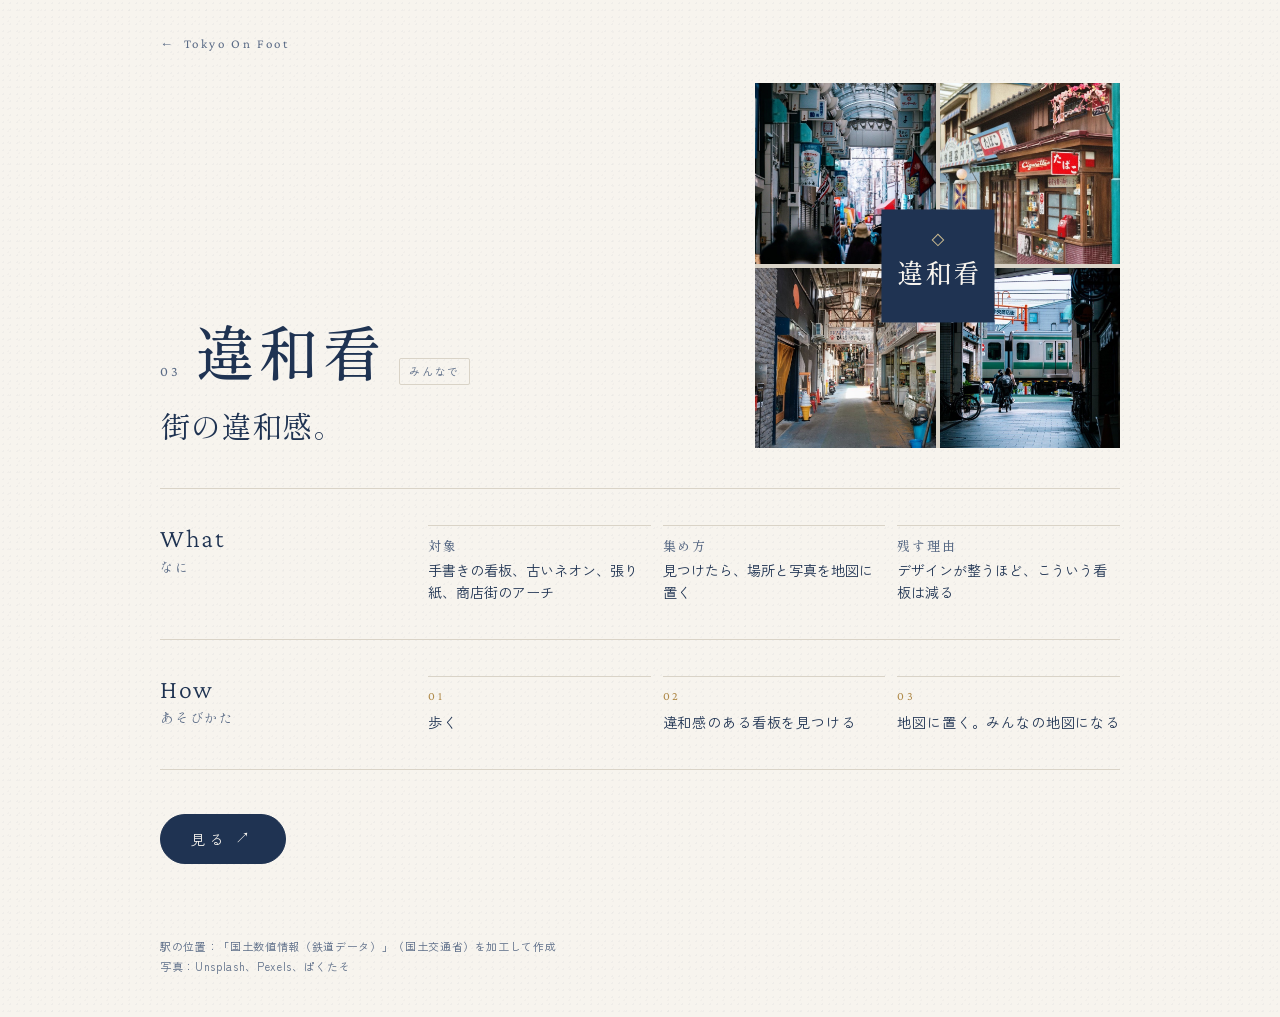
==== iwakan.html @ 1aaf1885 "feat: 企画ごとの下層ページを追加し、入口は4枚のカードに整える - ori / nori / iwakan / kiguya の各ページ：説明（あそびかた・きまり等）→ 最後に遷移先 - ORI" ====
<!doctype html>
<html lang="ja">
<head>
<meta charset="utf-8">
<meta name="viewport" content="width=device-width,initial-scale=1,viewport-fit=cover">
<meta name="description" content="違和看：街の、少し違和感のある看板を地図に集める。">
<meta name="theme-color" content="#1F3352">
<title>違和看 — Tokyo On Foot</title>
<link rel="preconnect" href="https://fonts.googleapis.com">
<link rel="preconnect" href="https://fonts.gstatic.com" crossorigin>
<link rel="stylesheet" href="https://fonts.googleapis.com/css2?family=Crimson+Pro:wght@200;300;400&family=Shippori+Mincho+B1:wght@500&family=Zen+Kaku+Gothic+New:wght@400;500;700&display=swap">
<link rel="stylesheet" href="style.css">
</head>
<body>
<div class="wrap">
<a class="back" href="index.html">Tokyo On Foot</a>
<header class="shero">
  <div><div class="head"><span class="num">03</span><h1 class="name ja">違和看</h1><span class="tag">みんなで</span></div><p class="sub">街の違和感。</p></div>
  <div class="pic"><img src="img/iwakan-1.jpg" alt=""><img src="img/iwakan-2.jpg" alt=""><img src="img/iwakan-3.jpg" alt=""><img src="img/iwakan-4.jpg" alt=""><div class="card"><i></i><b class="ja">違和看</b></div></div>
</header>
<section class="sec"><h2>What<small>なに</small></h2>
  <div class="kv"><div><b>対象</b>手書きの看板、古いネオン、張り紙、商店街のアーチ</div><div><b>集め方</b>見つけたら、場所と写真を地図に置く</div><div><b>残す理由</b>デザインが整うほど、こういう看板は減る</div></div></section>
<section class="sec"><h2>How<small>あそびかた</small></h2>
  <div class="flow"><div><b>01</b>歩く</div><div><b>02</b>違和感のある看板を見つける</div><div><b>03</b>地図に置く。みんなの地図になる</div></div></section>
<section class="cta"><a class="btn big" href="https://iwakan-drab.vercel.app" target="_blank" rel="noopener">見る</a></section>
<footer>
  <p>駅の位置：「国土数値情報（鉄道データ）」（国土交通省）を加工して作成</p>
  <p>写真：Unsplash、Pexels、ぱくたそ</p>
</footer>
</div>
</body>
</html>
---- style.css ----
/* 和紙の白に藍。番号・英字大・和文小・正方形写真・1px罫（j-cat の比率）。言葉は数値・ラベル・操作だけ */
:root{
  --bg:#F7F4EE;--fg:#1F3352;--sub:#5A6B86;--rule:#D9D3C7;--gold:#B08A4A;--gold-soft:#C9B98F;
  --plate:#1F3352;--plate-fg:#F7F4EE;--plate-sub:#C9B98F;--plate-rule:#3A5078;
  --chip:#ECE7DC;--chip-on:#1F3352;--chip-on-fg:#F7F4EE;
  --en:"Crimson Pro",Georgia,"Times New Roman",serif;
  --ja:"Shippori Mincho B1","Hiragino Mincho ProN","Yu Mincho",serif;
  --go:"Zen Kaku Gothic New","Hiragino Sans","Yu Gothic",system-ui,sans-serif;
}
@media (prefers-color-scheme:dark){:root:not([data-theme="light"]){
  --bg:#111A2A;--fg:#E9E3D6;--sub:#A9B4C8;--rule:#2A3858;--gold:#C9A866;--gold-soft:#C9B98F;
  --chip:#1B2740;--chip-on:#E9E3D6;--chip-on-fg:#111A2A;color-scheme:dark}}
:root[data-theme="dark"]{
  --bg:#111A2A;--fg:#E9E3D6;--sub:#A9B4C8;--rule:#2A3858;--gold:#C9A866;--gold-soft:#C9B98F;
  --chip:#1B2740;--chip-on:#E9E3D6;--chip-on-fg:#111A2A;color-scheme:dark}
*{box-sizing:border-box}
html{scroll-behavior:smooth}
body{margin:0;background:var(--bg);color:var(--fg);font-family:var(--go);line-height:1.7;
  background-image:radial-gradient(rgba(31,51,82,.035) 1px,transparent 1px),radial-gradient(rgba(31,51,82,.025) 1px,transparent 1px);
  background-size:7px 7px,11px 11px;background-position:0 0,3px 5px;
  padding-inline:20px;padding-block:calc(28px + env(safe-area-inset-top,0px)) calc(40px + env(safe-area-inset-bottom,0px))}
@media (prefers-color-scheme:dark){:root:not([data-theme="light"]) body{background-image:none}}
:root[data-theme="dark"] body{background-image:none}
.wrap{max-width:960px;margin:0 auto}
a{color:inherit}
/* hero */
.hero{display:grid;grid-template-columns:minmax(0,1fr) auto;align-items:end;gap:24px;padding-block:24px 56px}
.hero h1{margin:0;font-family:var(--en);font-weight:200;font-size:clamp(44px,9vw,88px);letter-spacing:.06em;line-height:.95;text-wrap:balance}
.hero p{margin:10px 0 0;font-family:var(--ja);font-size:15px;letter-spacing:.2em;color:var(--sub)}
.vert{writing-mode:vertical-rl;font-family:var(--en);font-weight:300;font-size:13px;letter-spacing:.3em;color:var(--sub);padding-bottom:6px}
/* list */
.item{border-top:1px solid var(--rule);padding-block:40px;display:grid;grid-template-columns:minmax(0,1fr) minmax(280px,42%);grid-template-rows:auto 1fr;gap:14px 48px;align-items:start}
.item .head{grid-column:1;grid-row:1}
.item .pic{grid-column:2;grid-row:1/3}
.item .txt{grid-column:1;grid-row:2}
.item:last-of-type{border-bottom:1px solid var(--rule)}
.head{display:flex;align-items:baseline;gap:14px;flex-wrap:wrap}
.num{font-family:var(--en);font-size:14px;letter-spacing:.2em;color:var(--sub)}
.name{margin:0;font-family:var(--en);font-weight:300;font-size:44px;letter-spacing:.04em;line-height:1}
.name.ja{font-family:var(--ja);font-weight:500;font-size:34px;letter-spacing:.06em}
.tag{font-size:11px;letter-spacing:.14em;border:1px solid var(--rule);padding:3px 9px;border-radius:2px;color:var(--sub);white-space:nowrap}
.sub{margin:0;font-family:var(--ja);font-size:21px;letter-spacing:.02em;line-height:1.5}
.body{display:flex;flex-direction:column;gap:14px;margin-top:22px}
/* photo collage */
.pic{display:grid;grid-template-columns:1fr 1fr;gap:4px;aspect-ratio:1;position:relative;background:var(--rule)}
.pic img{width:100%;height:100%;object-fit:cover;display:block;aspect-ratio:1}
.pic .card{position:absolute;left:50%;top:50%;width:31%;aspect-ratio:1;transform:translate(-50%,-50%);background:#1F3352;color:#F7F4EE;display:flex;flex-direction:column;align-items:center;justify-content:center;gap:6px}
.pic .card b{font-family:var(--en);font-weight:200;font-size:clamp(18px,3.2vw,30px);letter-spacing:.14em;padding-left:.14em}
.pic .card b.ja{font-family:var(--ja);font-weight:500;letter-spacing:.08em;padding-left:.08em;font-size:clamp(16px,2.8vw,26px)}
.pic .card i{width:9px;height:9px;border:1.5px solid #C9B98F;transform:rotate(45deg);display:block}
/* controls */
.row{display:flex;flex-wrap:wrap;gap:8px}
button,.btn{font-family:var(--go);font-size:13px;letter-spacing:.12em;border:1px solid var(--rule);cursor:pointer;border-radius:100px;padding:9px 16px;background:var(--chip);color:var(--fg);text-decoration:none;display:inline-flex;align-items:center;gap:8px;line-height:1.3}
button[aria-pressed="true"]{background:var(--chip-on);color:var(--chip-on-fg);border-color:var(--chip-on)}
button:focus-visible,.btn:focus-visible,#home:focus-visible{outline:2px solid var(--gold);outline-offset:2px}
.btn.line{background:none;border-color:var(--fg)}
.btn.line::after{content:"\2197";font-family:var(--en);font-size:14px}
.go{background:var(--fg);color:var(--bg);border-color:var(--fg);font-weight:700;letter-spacing:.3em;padding:11px 24px}
#home{font-family:var(--go);font-size:15px;letter-spacing:.06em;padding:8px 14px;border:1px solid var(--rule);border-radius:100px;background:transparent;color:var(--fg);min-width:0;width:160px}
#home[aria-invalid="true"]{border-color:#A3362B}
#homerow[hidden]{display:none}
/* plate */
.plate{background:var(--plate);color:var(--plate-fg);border-radius:2px;overflow:hidden}
.plate .bar{height:6px;background:var(--gold)}
.plate .in{padding:18px 20px 20px;display:flex;flex-direction:column;gap:14px}
.st{display:grid;grid-template-columns:minmax(0,1fr) auto minmax(0,1fr);align-items:center;gap:12px}
.st .nm{font-family:var(--ja);font-size:clamp(18px,5.4vw,26px);font-weight:500;letter-spacing:.06em;overflow-wrap:anywhere;line-height:1.3}
.st .r{text-align:right}
.mid{text-align:center;font-size:11px;letter-spacing:.2em;color:var(--plate-sub)}
.mid span{display:block;font-family:var(--en);font-size:20px;letter-spacing:.04em;color:var(--plate-fg);font-variant-numeric:tabular-nums}
.pf{display:flex;justify-content:space-between;align-items:center;gap:10px;border-top:1px solid var(--plate-rule);padding-top:12px;flex-wrap:wrap}
.pf .acts{display:flex;gap:18px}
.pf a,.pf button.lk{background:none;border:0;border-radius:0;padding:0 0 2px;color:var(--plate-fg);font-size:12px;letter-spacing:.2em;text-decoration:none;border-bottom:1px solid var(--plate-sub);font-family:var(--go)}
@media (prefers-reduced-motion:no-preference){.plate.new{animation:in .35s ease-out}@keyframes in{from{transform:translateY(6px)}to{transform:none}}}
/* nori steps */
.steps{display:grid;grid-template-columns:repeat(3,minmax(0,1fr));gap:10px;font-size:12px;letter-spacing:.1em;color:var(--sub)}
.steps div{border-top:1px solid var(--rule);padding-top:8px}
.steps b{display:block;font-family:var(--en);font-weight:400;font-size:12px;letter-spacing:.2em;color:var(--gold);margin-bottom:2px}
/* footer */
footer{padding-top:28px;font-size:11px;color:var(--sub);letter-spacing:.06em;line-height:1.9}
footer p{margin:0}
@media (max-width:720px){
  .item{grid-template-columns:1fr;grid-template-rows:none;gap:18px}
  .item .head,.item .pic,.item .txt{grid-column:1;grid-row:auto}
  .head{gap:10px}
  .name{font-size:38px}
  .hero{grid-template-columns:1fr}
  .vert{display:none}
}

/* ---- top: cards without tools ---- */
.item .txt .body{margin-top:18px}
/* ---- sub pages ---- */
.back{display:inline-flex;align-items:center;gap:8px;font-family:var(--en);font-size:13px;letter-spacing:.2em;color:var(--sub);text-decoration:none;margin-bottom:28px}
.back::before{content:"\2190"}
.shero{display:grid;grid-template-columns:minmax(0,1fr) minmax(260px,38%);gap:28px 48px;align-items:end;padding-bottom:40px}
.shero .name{font-size:clamp(48px,8vw,80px)}
.shero .name.ja{font-size:clamp(38px,6.5vw,60px)}
.shero .sub{font-size:clamp(22px,3.4vw,30px);margin-top:18px}
.sec{border-top:1px solid var(--rule);padding-block:36px;display:grid;grid-template-columns:minmax(0,220px) minmax(0,1fr);gap:16px 48px;align-items:start}
.sec h2{margin:0;font-family:var(--en);font-weight:300;font-size:26px;letter-spacing:.06em;line-height:1.1}
.sec h2 small{display:block;font-family:var(--ja);font-size:13px;letter-spacing:.14em;color:var(--sub);margin-top:6px}
.flow{display:grid;grid-template-columns:repeat(3,minmax(0,1fr));gap:12px}
.flow div{border-top:1px solid var(--rule);padding-top:10px;font-size:14px;letter-spacing:.06em;line-height:1.6}
.flow b{display:block;font-family:var(--en);font-weight:400;font-size:12px;letter-spacing:.22em;color:var(--gold);margin-bottom:4px}
.kv{display:grid;grid-template-columns:repeat(auto-fit,minmax(140px,1fr));gap:12px}
.kv div{border-top:1px solid var(--rule);padding-top:10px;font-size:14px;line-height:1.6}
.kv b{display:block;font-family:var(--ja);font-weight:500;font-size:13px;letter-spacing:.14em;color:var(--sub);margin-bottom:2px}
.cards{display:grid;grid-template-columns:repeat(auto-fit,minmax(62px,1fr));gap:8px;max-width:440px}
.cards div{border:1px solid var(--rule);border-radius:4px;padding:10px 4px;text-align:center}
.cards b{display:block;font-family:var(--en);font-weight:300;font-size:22px;line-height:1}
.cards span{display:block;font-size:11px;color:var(--sub);margin-top:4px;letter-spacing:.08em}
table{border-collapse:collapse;width:100%;font-size:14px}
th,td{border-bottom:1px solid var(--rule);padding:9px 10px;text-align:left;vertical-align:top}
th{font-weight:500;color:var(--sub);font-size:12px;letter-spacing:.12em}
td.h{font-weight:500;white-space:nowrap}
.eq{font-family:var(--en);font-size:20px;letter-spacing:.04em;margin:0 0 6px}
.eq i{font-style:normal;font-family:var(--ja);font-size:14px;color:var(--sub);margin:0 6px}
.note{font-size:13px;color:var(--sub);letter-spacing:.04em;line-height:1.8;margin:0}
.cta{border-top:1px solid var(--rule);padding-block:44px;display:flex;flex-direction:column;align-items:flex-start;gap:14px}
.cta .big{font-family:var(--go);font-size:14px;letter-spacing:.3em;background:var(--fg);color:var(--bg);border-color:var(--fg);padding:14px 30px}
.cta .big::after{content:"\2197";font-family:var(--en);font-size:15px}
.tool{display:flex;flex-direction:column;gap:14px;max-width:520px}
@media (max-width:720px){
  .shero{grid-template-columns:1fr;gap:20px}
  .sec{grid-template-columns:1fr;gap:12px}
  .flow{grid-template-columns:1fr}
}
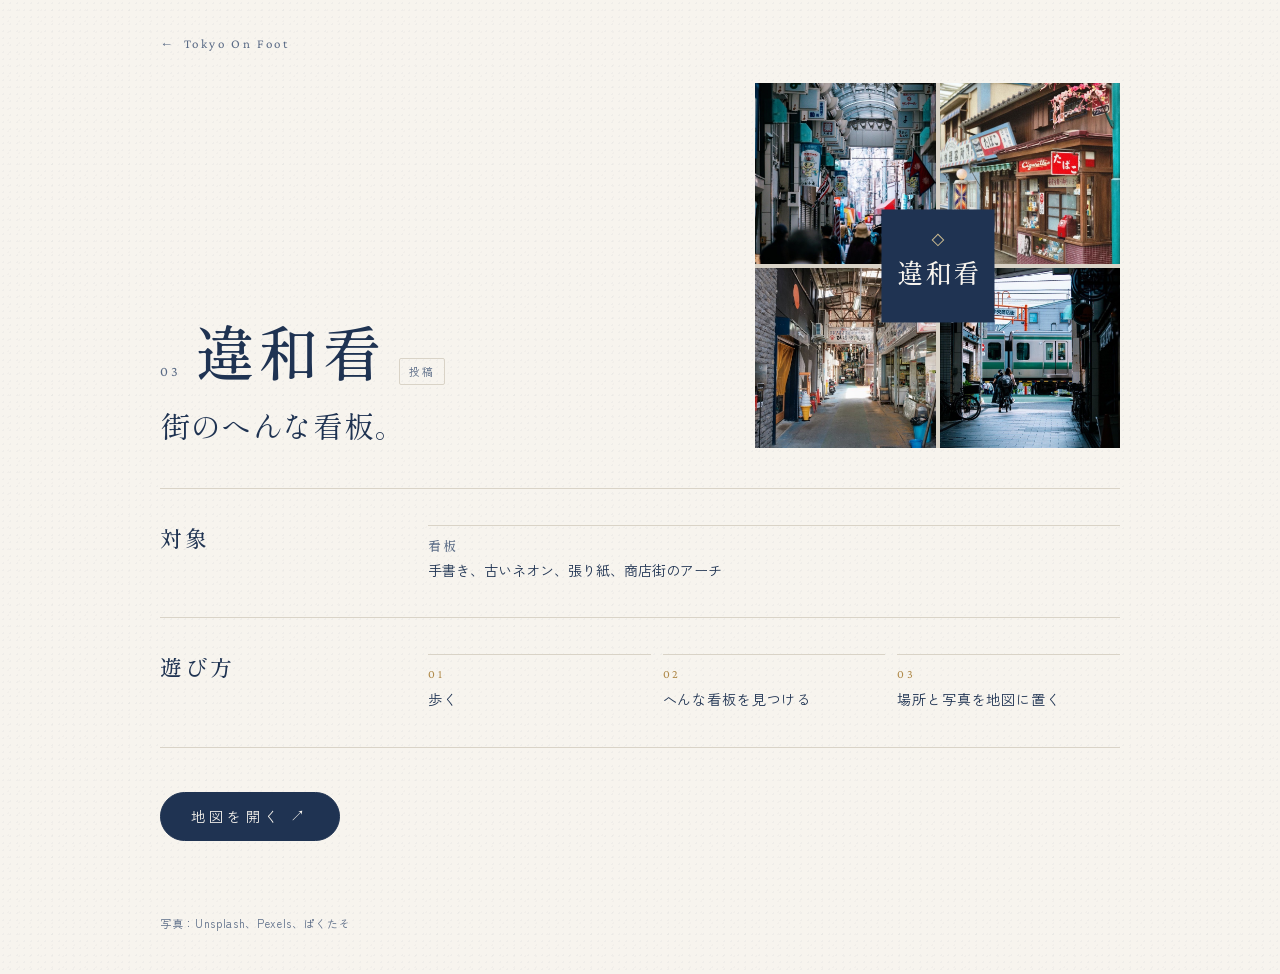
==== commit 1a9ea1b5: "copy: 5ページの文字を見直し（節名を日本語に・意見の文を削除・用語統一・初見で止まる箇所を修正） - 節名：How/Rules 等の英字＋ひらがな → 遊び方・選ぶ・札・時間・得点・進め方・対象" ====
--- a/iwakan.html
+++ b/iwakan.html
@@ -3,9 +3,23 @@
 <head>
 <meta charset="utf-8">
 <meta name="viewport" content="width=device-width,initial-scale=1,viewport-fit=cover">
-<meta name="description" content="違和看：街の、少し違和感のある看板を地図に集める。">
+<meta name="description" content="街のへんな看板を地図に集める">
 <meta name="theme-color" content="#1F3352">
-<title>違和看 — Tokyo On Foot</title>
+<title>違和看 | Tokyo On Foot</title>
+<link rel="canonical" href="https://tokyo-on-foot.vercel.app/iwakan.html">
+<meta property="og:type" content="website">
+<meta property="og:site_name" content="Tokyo On Foot">
+<meta property="og:title" content="違和看 — Tokyo On Foot">
+<meta property="og:description" content="街のへんな看板を地図に集める">
+<meta property="og:url" content="https://tokyo-on-foot.vercel.app/iwakan.html">
+<meta property="og:image" content="https://tokyo-on-foot.vercel.app/img/og.jpg">
+<meta property="og:image:width" content="1200">
+<meta property="og:image:height" content="630">
+<meta property="og:locale" content="ja_JP">
+<meta name="twitter:card" content="summary_large_image">
+<meta name="twitter:title" content="違和看 — Tokyo On Foot">
+<meta name="twitter:description" content="街のへんな看板を地図に集める">
+<meta name="twitter:image" content="https://tokyo-on-foot.vercel.app/img/og.jpg">
 <link rel="preconnect" href="https://fonts.googleapis.com">
 <link rel="preconnect" href="https://fonts.gstatic.com" crossorigin>
 <link rel="stylesheet" href="https://fonts.googleapis.com/css2?family=Crimson+Pro:wght@200;300;400&family=Shippori+Mincho+B1:wght@500&family=Zen+Kaku+Gothic+New:wght@400;500;700&display=swap">
@@ -15,16 +29,15 @@
 <div class="wrap">
 <a class="back" href="index.html">Tokyo On Foot</a>
 <header class="shero">
-  <div><div class="head"><span class="num">03</span><h1 class="name ja">違和看</h1><span class="tag">みんなで</span></div><p class="sub">街の違和感。</p></div>
+  <div><div class="head"><span class="num">03</span><h1 class="name ja">違和看</h1><span class="tag">投稿</span></div><p class="sub">街のへんな看板。</p></div>
   <div class="pic"><img src="img/iwakan-1.jpg" alt=""><img src="img/iwakan-2.jpg" alt=""><img src="img/iwakan-3.jpg" alt=""><img src="img/iwakan-4.jpg" alt=""><div class="card"><i></i><b class="ja">違和看</b></div></div>
 </header>
-<section class="sec"><h2>What<small>なに</small></h2>
-  <div class="kv"><div><b>対象</b>手書きの看板、古いネオン、張り紙、商店街のアーチ</div><div><b>集め方</b>見つけたら、場所と写真を地図に置く</div><div><b>残す理由</b>デザインが整うほど、こういう看板は減る</div></div></section>
-<section class="sec"><h2>How<small>あそびかた</small></h2>
-  <div class="flow"><div><b>01</b>歩く</div><div><b>02</b>違和感のある看板を見つける</div><div><b>03</b>地図に置く。みんなの地図になる</div></div></section>
-<section class="cta"><a class="btn big" href="https://iwakan-drab.vercel.app" target="_blank" rel="noopener">見る</a></section>
+<section class="sec"><h2>対象</h2>
+  <div class="kv"><div><b>看板</b>手書き、古いネオン、張り紙、商店街のアーチ</div></div></section>
+<section class="sec"><h2>遊び方</h2>
+  <div class="flow"><div><b>01</b>歩く</div><div><b>02</b>へんな看板を見つける</div><div><b>03</b>場所と写真を地図に置く</div></div></section>
+<section class="cta"><a class="btn big" href="https://iwakan-drab.vercel.app" target="_blank" rel="noopener">地図を開く</a></section>
 <footer>
-  <p>駅の位置：「国土数値情報（鉄道データ）」（国土交通省）を加工して作成</p>
   <p>写真：Unsplash、Pexels、ぱくたそ</p>
 </footer>
 </div>
--- a/style.css
+++ b/style.css
@@ -26,13 +26,13 @@
 /* hero */
 .hero{display:grid;grid-template-columns:minmax(0,1fr) auto;align-items:end;gap:24px;padding-block:24px 56px}
 .hero h1{margin:0;font-family:var(--en);font-weight:200;font-size:clamp(44px,9vw,88px);letter-spacing:.06em;line-height:.95;text-wrap:balance}
-.hero p{margin:10px 0 0;font-family:var(--ja);font-size:15px;letter-spacing:.2em;color:var(--sub)}
+.hero p{margin:14px 0 0;font-family:var(--ja);font-size:clamp(17px,2.6vw,22px);letter-spacing:.12em;color:var(--fg)}
 .vert{writing-mode:vertical-rl;font-family:var(--en);font-weight:300;font-size:13px;letter-spacing:.3em;color:var(--sub);padding-bottom:6px}
 /* list */
-.item{border-top:1px solid var(--rule);padding-block:40px;display:grid;grid-template-columns:minmax(0,1fr) minmax(280px,42%);grid-template-rows:auto 1fr;gap:14px 48px;align-items:start}
-.item .head{grid-column:1;grid-row:1}
-.item .pic{grid-column:2;grid-row:1/3}
-.item .txt{grid-column:1;grid-row:2}
+.item{border-top:1px solid var(--rule);padding-block:40px;display:grid;grid-template-columns:minmax(0,1fr) minmax(260px,36%);grid-template-rows:1fr auto auto 1fr;gap:0 48px;align-items:center}
+.item .head{grid-column:1;grid-row:2}
+.item .pic{grid-column:2;grid-row:1/5}
+.item .txt{grid-column:1;grid-row:3;margin-top:14px}
 .item:last-of-type{border-bottom:1px solid var(--rule)}
 .head{display:flex;align-items:baseline;gap:14px;flex-wrap:wrap}
 .num{font-family:var(--en);font-size:14px;letter-spacing:.2em;color:var(--sub)}
@@ -55,6 +55,8 @@
 button:focus-visible,.btn:focus-visible,#home:focus-visible{outline:2px solid var(--gold);outline-offset:2px}
 .btn.line{background:none;border-color:var(--fg)}
 .btn.line::after{content:"\2197";font-family:var(--en);font-size:14px}
+.btn.go2{background:none;border-color:var(--fg)}
+.btn.go2::after{content:"\2192";font-family:var(--en);font-size:14px}
 .go{background:var(--fg);color:var(--bg);border-color:var(--fg);font-weight:700;letter-spacing:.3em;padding:11px 24px}
 #home{font-family:var(--go);font-size:15px;letter-spacing:.06em;padding:8px 14px;border:1px solid var(--rule);border-radius:100px;background:transparent;color:var(--fg);min-width:0;width:160px}
 #home[aria-invalid="true"]{border-color:#A3362B}
@@ -81,7 +83,7 @@
 footer p{margin:0}
 @media (max-width:720px){
   .item{grid-template-columns:1fr;grid-template-rows:none;gap:18px}
-  .item .head,.item .pic,.item .txt{grid-column:1;grid-row:auto}
+  .item .head,.item .pic,.item .txt{grid-column:1;grid-row:auto;margin-top:0}
   .head{gap:10px}
   .name{font-size:38px}
   .hero{grid-template-columns:1fr}
@@ -89,7 +91,8 @@
 }
 
 /* ---- top: cards without tools ---- */
-.item .txt .body{margin-top:18px}
+.item .txt .body{margin-top:22px}
+.item .txt .sub{font-size:24px}
 /* ---- sub pages ---- */
 .back{display:inline-flex;align-items:center;gap:8px;font-family:var(--en);font-size:13px;letter-spacing:.2em;color:var(--sub);text-decoration:none;margin-bottom:28px}
 .back::before{content:"\2190"}
@@ -99,7 +102,7 @@
 .shero .sub{font-size:clamp(22px,3.4vw,30px);margin-top:18px}
 .sec{border-top:1px solid var(--rule);padding-block:36px;display:grid;grid-template-columns:minmax(0,220px) minmax(0,1fr);gap:16px 48px;align-items:start}
 .sec h2{margin:0;font-family:var(--en);font-weight:300;font-size:26px;letter-spacing:.06em;line-height:1.1}
-.sec h2 small{display:block;font-family:var(--ja);font-size:13px;letter-spacing:.14em;color:var(--sub);margin-top:6px}
+.sec h2{font-family:var(--ja);font-weight:500;font-size:22px;letter-spacing:.14em}
 .flow{display:grid;grid-template-columns:repeat(3,minmax(0,1fr));gap:12px}
 .flow div{border-top:1px solid var(--rule);padding-top:10px;font-size:14px;letter-spacing:.06em;line-height:1.6}
 .flow b{display:block;font-family:var(--en);font-weight:400;font-size:12px;letter-spacing:.22em;color:var(--gold);margin-bottom:4px}
